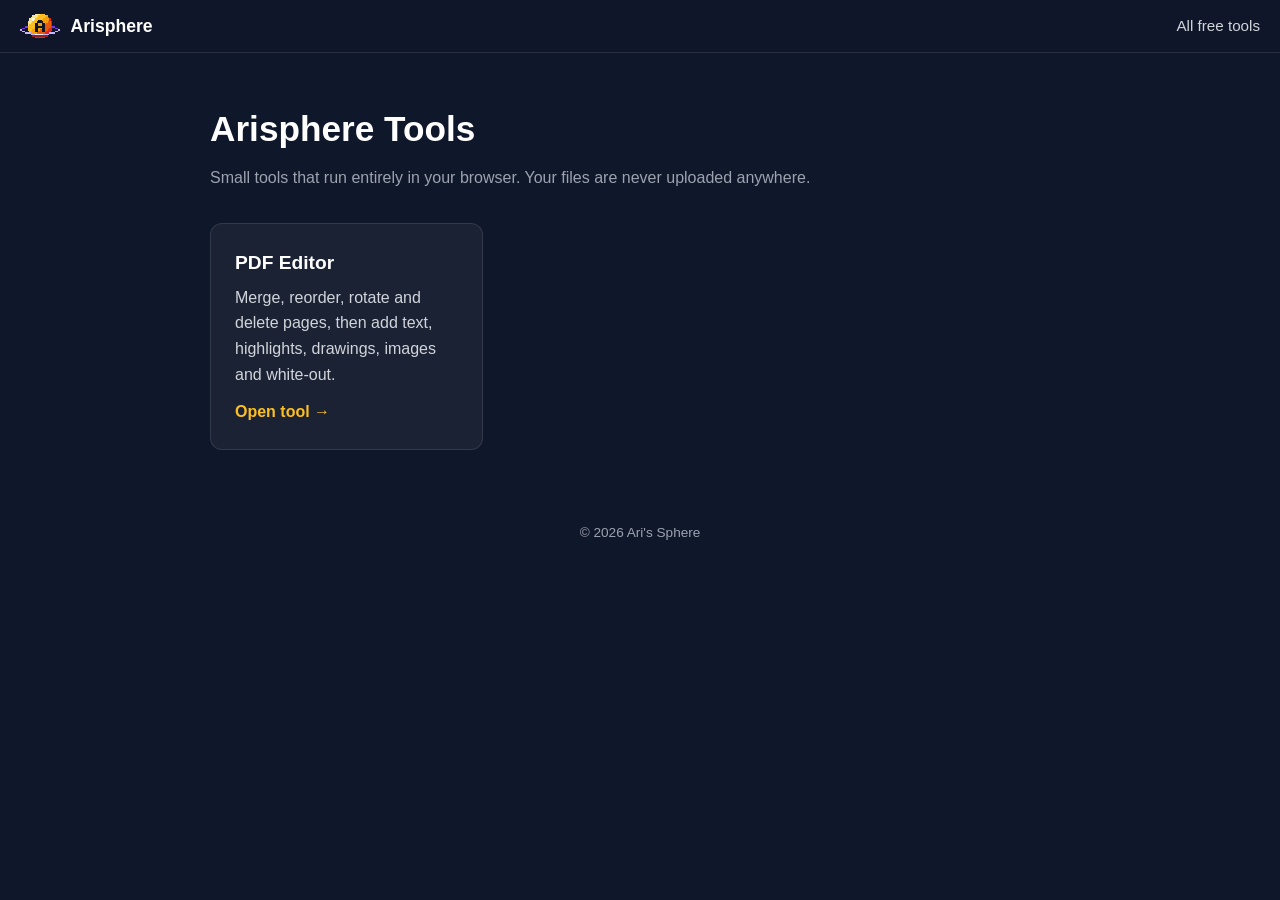
==== index.html @ 632ea7d0 "Add tools site scaffold and a client-side PDF editor Static site for Arisphere's free browser tools," ====
<!DOCTYPE html>
<html lang="en">
<head>
    <meta charset="UTF-8">
    <meta name="viewport" content="width=device-width, initial-scale=1.0">
    <meta name="description" content="Free tools by Arisphere that run right in your browser. Your files never leave your device.">
    <title>Arisphere Tools</title>
    <link rel="icon" href="assets/brand/favicon.svg" type="image/svg+xml">
    <link rel="icon" href="assets/brand/favicon-32.png" type="image/png" sizes="32x32">
    <link rel="apple-touch-icon" href="assets/brand/apple-touch-icon.png">
    <link rel="stylesheet" href="assets/site.css">
    <style>
        main {
            max-width: 900px;
            margin: 0 auto;
            padding: 48px 20px;
        }

        h1 {
            color: var(--white);
            font-size: 2.2rem;
            margin-bottom: 8px;
        }

        .subtitle {
            color: var(--gray-400);
            margin-bottom: 32px;
        }

        .tools {
            display: grid;
            grid-template-columns: repeat(auto-fill, minmax(260px, 1fr));
            gap: 20px;
        }

        .tool {
            display: block;
            padding: 24px;
            border-radius: var(--radius);
            background: var(--surface);
            border: 1px solid var(--border);
            color: var(--gray-300);
            text-decoration: none;
            transition: border-color 0.15s, transform 0.15s;
        }

        .tool:hover {
            border-color: var(--primary);
            transform: translateY(-2px);
        }

        .tool h2 {
            color: var(--white);
            font-size: 1.2rem;
            margin-bottom: 6px;
        }

        .tool span {
            display: inline-block;
            margin-top: 12px;
            color: var(--primary-light);
            font-weight: 600;
        }
    </style>
</head>
<body>
    <header class="site-header">
        <a class="site-logo" href="https://arisphere.net"><img src="assets/brand/logo.svg" alt="" width="40" height="28">Arisphere</a>
        <nav>
            <a href="https://arisphere.net/free-tools">All free tools</a>
        </nav>
    </header>

    <main>
        <h1>Arisphere Tools</h1>
        <p class="subtitle">Small tools that run entirely in your browser. Your files are never uploaded anywhere.</p>

        <!-- Add a card here for each new tool, and the same card on arisphere.net/free-tools. -->
        <div class="tools">
            <a class="tool" href="pdf-editor/">
                <h2>PDF Editor</h2>
                <p>Merge, reorder, rotate and delete pages, then add text, highlights, drawings, images and white-out.</p>
                <span>Open tool &rarr;</span>
            </a>
        </div>
    </main>

    <footer class="site-footer">&copy; 2026 Ari's Sphere</footer>
</body>
</html>
---- assets/site.css ----
/* Shared look for every Arisphere tool. Colours match arisphere.net. */
:root {
    --primary: #d97706;
    --primary-dark: #b45309;
    --primary-light: #fbbf24;
    --danger: #dc2626;
    --dark: #0f172a;
    --dark-light: #1e293b;
    --gray-800: #1f2937;
    --gray-700: #374151;
    --gray-600: #4b5563;
    --gray-400: #9ca3af;
    --gray-300: #d1d5db;
    --white: #ffffff;
    --surface: rgba(255, 255, 255, 0.05);
    --border: rgba(255, 255, 255, 0.1);
    --gradient-1: linear-gradient(135deg, #d97706 0%, #ea580c 50%, #dc2626 100%);
    --radius: 12px;
    --font: 'Inter', -apple-system, BlinkMacSystemFont, 'Segoe UI', Roboto, Helvetica, Arial, sans-serif;
}

* {
    margin: 0;
    padding: 0;
    box-sizing: border-box;
}

body {
    font-family: var(--font);
    background-color: var(--dark);
    color: var(--gray-300);
    line-height: 1.6;
}

a {
    color: var(--primary-light);
}

.site-header {
    display: flex;
    align-items: center;
    justify-content: space-between;
    gap: 16px;
    padding: 12px 20px;
    background: rgba(15, 23, 42, 0.95);
    border-bottom: 1px solid var(--border);
}

.site-logo {
    display: flex;
    align-items: center;
    gap: 10px;
    color: var(--white);
    font-weight: 700;
    font-size: 1.1rem;
    text-decoration: none;
}

.site-logo img {
    height: 28px;
    width: auto;
}

.site-header nav {
    display: flex;
    gap: 18px;
    font-size: 0.95rem;
}

.site-header nav a {
    color: var(--gray-300);
    text-decoration: none;
}

.site-header nav a:hover {
    color: var(--primary-light);
}

.btn {
    display: inline-flex;
    align-items: center;
    justify-content: center;
    gap: 6px;
    padding: 8px 16px;
    border-radius: 8px;
    border: 1px solid var(--border);
    background: var(--dark-light);
    color: var(--gray-300);
    font: inherit;
    font-size: 0.9rem;
    font-weight: 500;
    cursor: pointer;
    text-decoration: none;
    transition: background 0.15s, border-color 0.15s, color 0.15s;
}

.btn:hover:not(:disabled) {
    border-color: var(--primary);
    color: var(--white);
}

.btn:disabled {
    opacity: 0.45;
    cursor: not-allowed;
}

.btn-primary {
    background: var(--gradient-1);
    border-color: transparent;
    color: var(--white);
}

.btn:focus-visible,
button:focus-visible,
a:focus-visible,
input:focus-visible,
select:focus-visible {
    outline: 2px solid var(--primary-light);
    outline-offset: 2px;
}

.site-footer {
    padding: 24px 20px;
    text-align: center;
    color: var(--gray-400);
    font-size: 0.85rem;
}
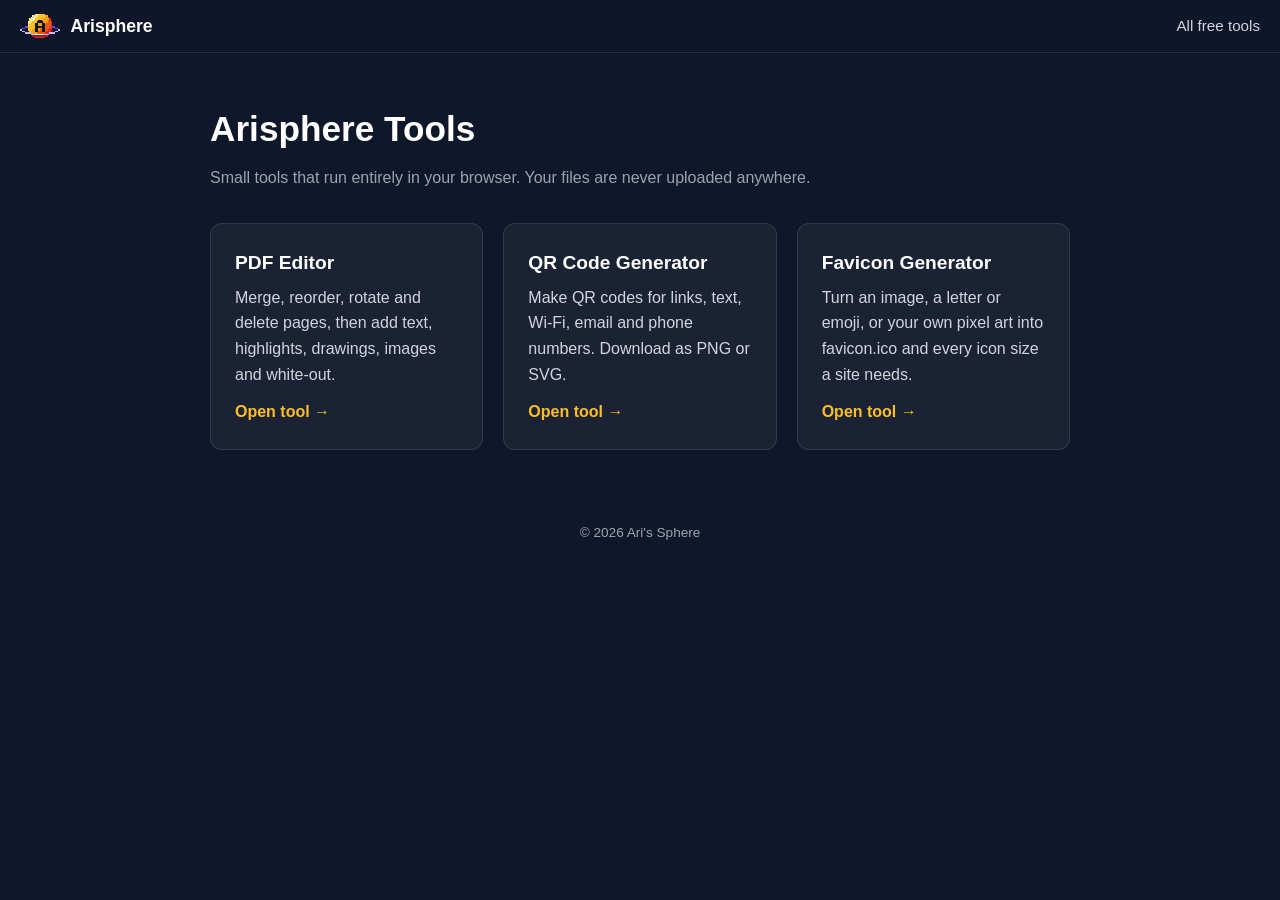
==== commit c84c45bb: "Add QR code and favicon generators QR Code Generator makes codes for links, text, Wi-Fi, email and p" ====
--- a/index.html
+++ b/index.html
@@ -82,6 +82,16 @@
                 <p>Merge, reorder, rotate and delete pages, then add text, highlights, drawings, images and white-out.</p>
                 <span>Open tool &rarr;</span>
             </a>
+            <a class="tool" href="qr-code/">
+                <h2>QR Code Generator</h2>
+                <p>Make QR codes for links, text, Wi-Fi, email and phone numbers. Download as PNG or SVG.</p>
+                <span>Open tool &rarr;</span>
+            </a>
+            <a class="tool" href="favicon/">
+                <h2>Favicon Generator</h2>
+                <p>Turn an image, a letter or emoji, or your own pixel art into favicon.ico and every icon size a site needs.</p>
+                <span>Open tool &rarr;</span>
+            </a>
         </div>
     </main>
 
--- a/assets/site.css
+++ b/assets/site.css
@@ -125,3 +125,188 @@
     color: var(--gray-400);
     font-size: 0.85rem;
 }
+
+/* Form-style tools: a column of controls next to a live preview. */
+.tool-main {
+    max-width: 1100px;
+    margin: 0 auto;
+    padding: 32px 20px 16px;
+}
+
+.tool-main h1 {
+    color: var(--white);
+    font-size: 2rem;
+    margin-bottom: 4px;
+}
+
+.tool-intro {
+    color: var(--gray-400);
+    margin-bottom: 24px;
+}
+
+.tool-layout {
+    display: grid;
+    grid-template-columns: minmax(0, 380px) minmax(0, 1fr);
+    gap: 24px;
+    align-items: start;
+}
+
+.panel {
+    padding: 20px;
+    border-radius: var(--radius);
+    background: var(--surface);
+    border: 1px solid var(--border);
+}
+
+.panel + .panel {
+    margin-top: 16px;
+}
+
+.panel h2 {
+    color: var(--white);
+    font-size: 1rem;
+    margin-bottom: 12px;
+}
+
+.form-field {
+    display: flex;
+    flex-direction: column;
+    gap: 6px;
+    margin-bottom: 14px;
+    font-size: 0.9rem;
+}
+
+.form-field:last-child {
+    margin-bottom: 0;
+}
+
+.form-row {
+    display: grid;
+    grid-template-columns: repeat(auto-fit, minmax(100px, 1fr));
+    gap: 12px;
+    margin-bottom: 14px;
+}
+
+.form-row .form-field {
+    margin-bottom: 0;
+}
+
+.form-field input[type="text"],
+.form-field input[type="email"],
+.form-field input[type="tel"],
+.form-field input[type="url"],
+.form-field input[type="password"],
+.form-field input[type="number"],
+.form-field select,
+.form-field textarea {
+    width: 100%;
+    padding: 8px 10px;
+    border-radius: 8px;
+    border: 1px solid var(--border);
+    background: var(--dark);
+    color: var(--white);
+    font: inherit;
+}
+
+.form-field textarea {
+    min-height: 90px;
+    resize: vertical;
+}
+
+.form-field input[type="color"] {
+    width: 100%;
+    height: 38px;
+    padding: 2px;
+    border-radius: 8px;
+    border: 1px solid var(--border);
+    background: var(--dark);
+    cursor: pointer;
+}
+
+.form-field input[type="range"] {
+    accent-color: var(--primary);
+}
+
+.check {
+    display: flex;
+    flex-direction: row;
+    align-items: center;
+    gap: 8px;
+    font-size: 0.9rem;
+    cursor: pointer;
+}
+
+.check input {
+    accent-color: var(--primary);
+}
+
+.hint {
+    color: var(--gray-400);
+    font-size: 0.8rem;
+}
+
+.warning {
+    color: var(--primary-light);
+    font-size: 0.85rem;
+}
+
+.warning:empty {
+    display: none;
+}
+
+/* Segmented control used for picking a mode. */
+.tabs {
+    display: flex;
+    flex-wrap: wrap;
+    gap: 4px;
+    padding: 4px;
+    margin-bottom: 16px;
+    border-radius: 10px;
+    background: var(--dark);
+    border: 1px solid var(--border);
+}
+
+.tabs button {
+    flex: 1;
+    padding: 6px 10px;
+    border: none;
+    border-radius: 7px;
+    background: transparent;
+    color: var(--gray-300);
+    font: inherit;
+    font-size: 0.9rem;
+    cursor: pointer;
+}
+
+.tabs button[aria-selected="true"] {
+    background: var(--primary);
+    color: var(--white);
+}
+
+.actions {
+    display: flex;
+    flex-wrap: wrap;
+    gap: 8px;
+    margin-top: 16px;
+}
+
+.privacy-line {
+    margin-top: 16px;
+    color: var(--gray-400);
+    font-size: 0.85rem;
+}
+
+@media (max-width: 760px) {
+    .tool-layout {
+        grid-template-columns: 1fr;
+    }
+
+    /* On phones, show the result first so changes are visible. */
+    .tool-layout .preview-panel {
+        order: -1;
+    }
+
+    .tool-main {
+        padding-top: 20px;
+    }
+}
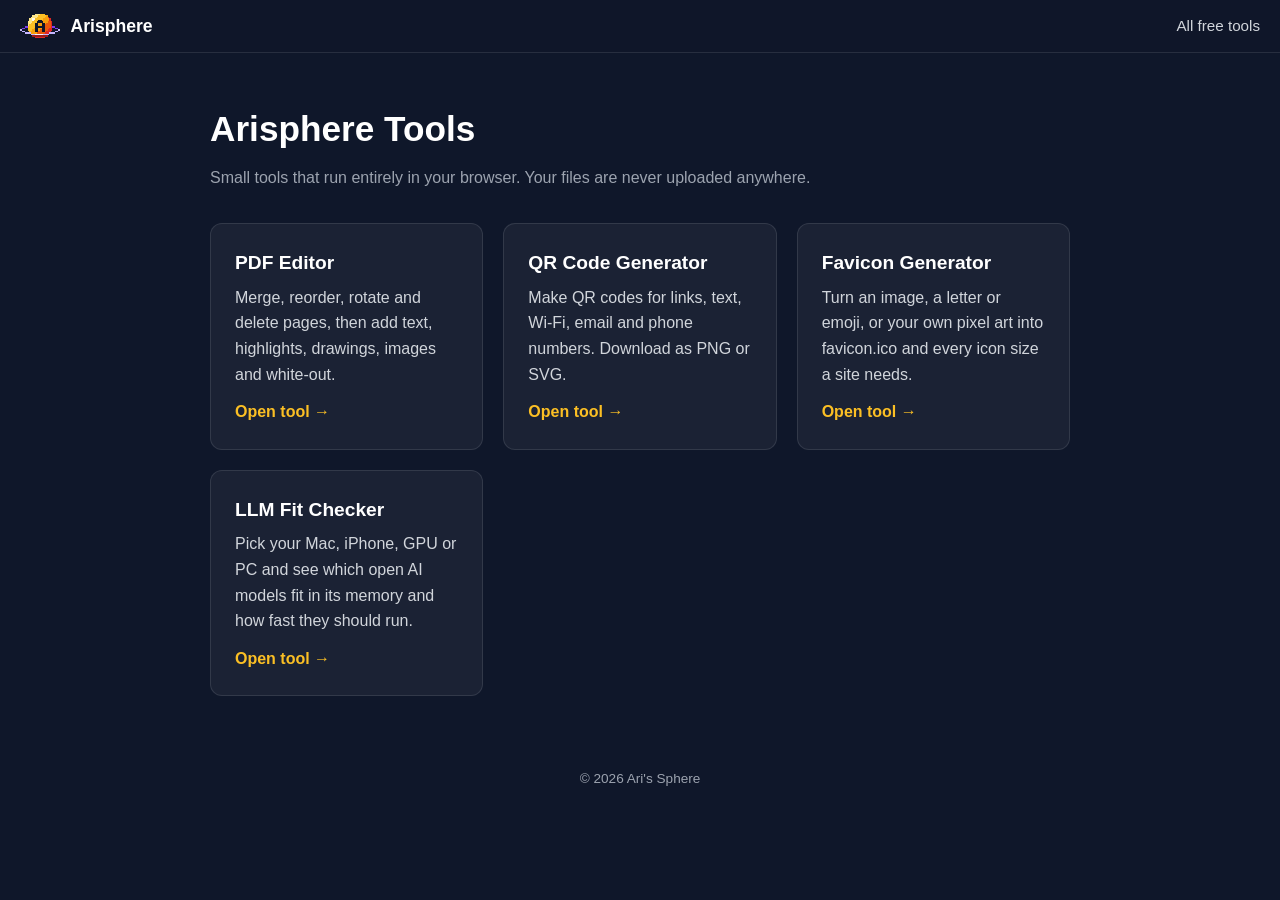
==== commit 597a1c26: "Add LLM Fit Checker tool Co-Authored-By: Claude Opus 5.5 (1M context) <noreply@anthropic.com> Claude" ====
--- a/index.html
+++ b/index.html
@@ -92,6 +92,11 @@
                 <p>Turn an image, a letter or emoji, or your own pixel art into favicon.ico and every icon size a site needs.</p>
                 <span>Open tool &rarr;</span>
             </a>
+            <a class="tool" href="llm-fit/">
+                <h2>LLM Fit Checker</h2>
+                <p>Pick your Mac, iPhone, GPU or PC and see which open AI models fit in its memory and how fast they should run.</p>
+                <span>Open tool &rarr;</span>
+            </a>
         </div>
     </main>
 
